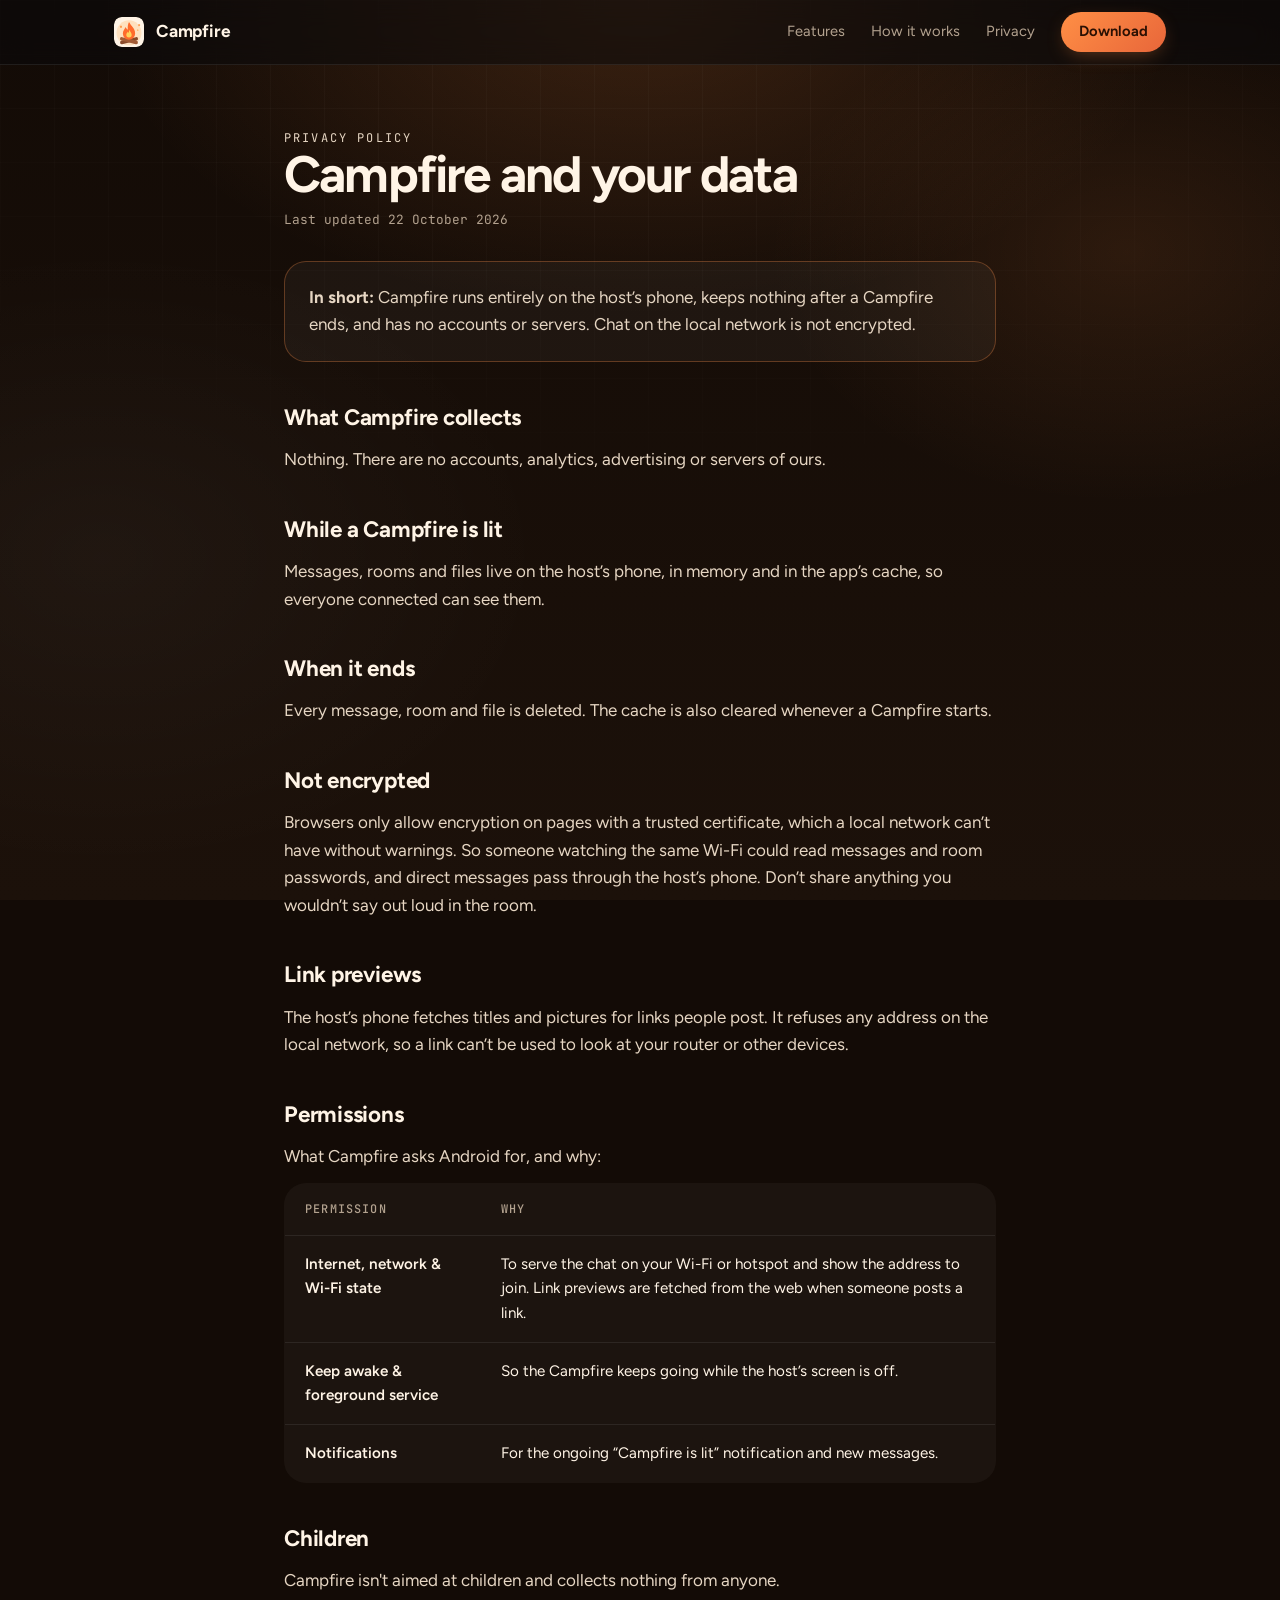
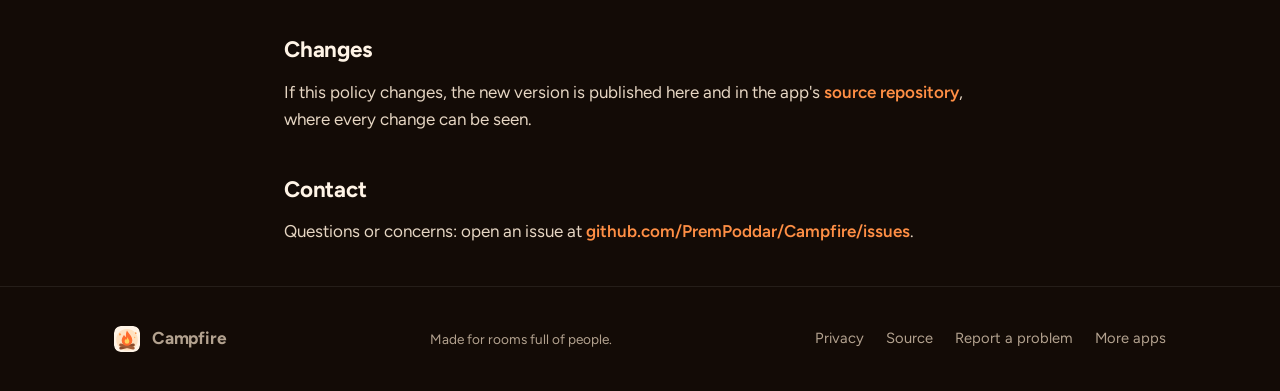
==== docs/privacy/index.html @ 5c759896 "Website for GitHub Pages: landing page with a playable demo, and a privacy policy" ====
<!doctype html>
<html lang="en">
<head>
<meta charset="utf-8" />
<meta name="viewport" content="width=device-width, initial-scale=1" />
<title>Campfire — Privacy policy</title>
<meta name="description" content="How Campfire handles your data." />
<meta property="og:title" content="Campfire — Privacy policy" />
<meta property="og:description" content="How Campfire handles your data." />
<meta property="og:type" content="website" />
<meta name="theme-color" content="#130B06" />
<link rel="icon" href="../icon.svg" type="image/svg+xml" />
<link rel="preconnect" href="https://fonts.googleapis.com" />
<link rel="preconnect" href="https://fonts.gstatic.com" crossorigin />
<link href="https://fonts.googleapis.com/css2?family=Figtree:wght@400;500;600;700;800&family=JetBrains+Mono:wght@400;500&display=swap" rel="stylesheet" />
<link rel="stylesheet" href="../site.css" />
<style>:root{--bg:#130B06;--bg-2:#1C110A;--text:#FFF4E6;--muted:#B3A28F;--soft:#E6D6C3;--accent:#FF8F45;--accent-2:#E8663A;--accent-3:#FFD25A;--on-accent:#2A1003;--accent-glow:rgba(255,143,69,.38);--accent-soft:rgba(255,143,69,.14);--accent-line:rgba(255,143,69,.30);--glow-1:rgba(255,143,69,.17);--glow-2:rgba(255,143,69,.10);--glow-3:rgba(255,255,255,.035);--gridline:rgba(255,255,255,.025);--nav:rgba(10,10,12,.55);--line:rgba(255,255,255,.08);--line-strong:rgba(255,255,255,.22);--card:rgba(255,255,255,.04);--card-hover:rgba(255,255,255,.065);--ico-bg:rgba(255,143,69,.16);--display:"Figtree",system-ui,sans-serif;--body:"Figtree",system-ui,sans-serif;--mono:"JetBrains Mono",ui-monospace,monospace;}</style>
</head>
<body>
<div class="bg-glow"></div>
<div class="bg-grid"></div>
<nav>
  <div class="wrap">
    <a class="brand" href="../"><img src="../icon.svg" alt="" />Campfire</a>
    <div class="nav-links">
      <a href="../#features">Features</a>
      <a href="../#how">How it works</a>
      <a href="../privacy/">Privacy</a>
      <a href="../#download" class="nav-cta">Download</a>
    </div>
  </div>
</nav>
<main class="prose">
  <p class="eyebrow">Privacy policy</p>
  <h1>Campfire and your data</h1>
  <p class="updated">Last updated 22 October 2026</p>
  <div class="summary"><p><b>In short:</b> Campfire runs entirely on the host’s phone, keeps nothing after a Campfire ends, and has no accounts or servers. Chat on the local network is not encrypted.</p></div>
  <h2>What Campfire collects</h2><p>Nothing. There are no accounts, analytics, advertising or servers of ours.</p><h2>While a Campfire is lit</h2><p>Messages, rooms and files live on the host’s phone, in memory and in the app’s cache, so everyone connected can see them.</p><h2>When it ends</h2><p>Every message, room and file is deleted. The cache is also cleared whenever a Campfire starts.</p><h2>Not encrypted</h2><p>Browsers only allow encryption on pages with a trusted certificate, which a local network can’t have without warnings. So someone watching the same Wi-Fi could read messages and room passwords, and direct messages pass through the host’s phone. Don’t share anything you wouldn’t say out loud in the room.</p><h2>Link previews</h2><p>The host’s phone fetches titles and pictures for links people post. It refuses any address on the local network, so a link can’t be used to look at your router or other devices.</p>
  <h2>Permissions</h2>
  <p>What Campfire asks Android for, and why:</p>
  <table><thead><tr><th>Permission</th><th>Why</th></tr></thead><tbody><tr><td>Internet, network &amp; Wi-Fi state</td><td>To serve the chat on your Wi-Fi or hotspot and show the address to join. Link previews are fetched from the web when someone posts a link.</td></tr><tr><td>Keep awake &amp; foreground service</td><td>So the Campfire keeps going while the host’s screen is off.</td></tr><tr><td>Notifications</td><td>For the ongoing “Campfire is lit” notification and new messages.</td></tr></tbody></table>
  <h2>Children</h2><p>Campfire isn't aimed at children and collects nothing from anyone.</p>
  <h2>Changes</h2><p>If this policy changes, the new version is published here and in the app's
  <a class="text-link" href="https://github.com/PremPoddar/Campfire">source repository</a>, where every change can be seen.</p>
  <h2>Contact</h2><p>Questions or concerns: open an issue at
  <a class="text-link" href="https://github.com/PremPoddar/Campfire/issues">github.com/PremPoddar/Campfire/issues</a>.</p>
</main>
<footer>
  <div class="wrap">
    <a class="brand" href="../"><img src="../icon.svg" alt="" style="width:26px;height:26px;border-radius:7px" />Campfire</a>
    <div class="foot-note">Made for rooms full of people.</div>
    <div class="links">
      <a href="../privacy/">Privacy</a>
      <a href="https://github.com/PremPoddar/Campfire">Source</a>
      <a href="https://github.com/PremPoddar/Campfire/issues">Report a problem</a>
      <a href="https://github.com/PremPoddar">More apps</a>
    </div>
  </div>
</footer>
</body>
</html>
---- docs/site.css ----
:root{--wrap:1100px;--radius:22px}
*{margin:0;padding:0;box-sizing:border-box}
html{scroll-behavior:smooth;-webkit-text-size-adjust:100%}
body{font-family:var(--body);background:var(--bg);color:var(--text);line-height:1.62;font-size:17px;overflow-x:hidden;-webkit-font-smoothing:antialiased}
a{color:inherit}
.wrap{max-width:var(--wrap);margin:0 auto;padding:0 24px}
.bg-glow{position:fixed;inset:0;z-index:-2;background:
  radial-gradient(60% 50% at 50% 0%,var(--glow-1),transparent 70%),
  radial-gradient(40% 40% at 88% 28%,var(--glow-2),transparent 70%),
  radial-gradient(50% 50% at 8% 62%,var(--glow-3),transparent 70%),
  linear-gradient(180deg,var(--bg),var(--bg-2))}
.bg-grid{position:fixed;inset:0;z-index:-1;background-image:linear-gradient(var(--gridline) 1px,transparent 1px),linear-gradient(90deg,var(--gridline) 1px,transparent 1px);
  background-size:54px 54px;mask-image:radial-gradient(ellipse 80% 60% at 50% 0%,#000 40%,transparent 100%);-webkit-mask-image:radial-gradient(ellipse 80% 60% at 50% 0%,#000 40%,transparent 100%)}

nav{position:sticky;top:0;z-index:50;backdrop-filter:blur(14px);-webkit-backdrop-filter:blur(14px);background:var(--nav);border-bottom:1px solid var(--line)}
nav .wrap{display:flex;align-items:center;justify-content:space-between;height:64px;gap:16px}
.brand{display:flex;align-items:center;gap:12px;font-family:var(--display);font-weight:700;font-size:1.08rem;letter-spacing:-.01em;text-decoration:none}
.brand img{width:30px;height:30px;border-radius:8px}
.nav-links{display:flex;align-items:center;gap:26px}
.nav-links a{color:var(--muted);text-decoration:none;font-size:.92rem;transition:color .2s}
.nav-links a:hover{color:var(--text)}
.nav-cta{background:linear-gradient(135deg,var(--accent),var(--accent-2));color:var(--on-accent)!important;font-weight:650;padding:8px 18px;border-radius:999px;box-shadow:0 6px 20px -6px var(--accent-glow)}
@media(max-width:680px){.nav-links a:not(.nav-cta){display:none}}

header{padding:88px 0 56px;text-align:center}
.hero-icon-wrap{position:relative;display:inline-block;margin-bottom:34px}
.hero-icon{width:144px;height:144px;border-radius:34px;position:relative;z-index:2;animation:float 6s ease-in-out infinite;filter:drop-shadow(0 24px 50px var(--accent-glow))}
.hero-icon-wrap::after{content:"";position:absolute;inset:-30% -30% -10%;z-index:1;background:radial-gradient(circle,var(--accent-glow),transparent 65%);filter:blur(20px);animation:pulse 4s ease-in-out infinite}
@keyframes float{0%,100%{transform:translateY(0)}50%{transform:translateY(-14px)}}
@keyframes pulse{0%,100%{opacity:.6;transform:scale(1)}50%{opacity:1;transform:scale(1.08)}}
.eyebrow{font-family:var(--mono);font-size:12px;letter-spacing:.18em;text-transform:uppercase;color:var(--accent)}
header .eyebrow{margin-bottom:18px}
h1{font-family:var(--display);font-size:clamp(2.5rem,6vw,4.3rem);font-weight:700;letter-spacing:-.035em;line-height:1.05}
h1 .hl{background:linear-gradient(120deg,var(--accent),var(--accent-3));-webkit-background-clip:text;background-clip:text;-webkit-text-fill-color:transparent}
.tagline{font-size:clamp(1.05rem,2.3vw,1.32rem);color:var(--muted);max-width:640px;margin:22px auto 0}
.tagline b{color:var(--text);font-weight:600}
.cta-row{display:flex;gap:14px;justify-content:center;align-items:center;flex-wrap:wrap;margin-top:38px}
.btn-primary,.btn-ghost{display:inline-flex;align-items:center;gap:10px;text-decoration:none;border-radius:999px;font-size:1.02rem;transition:transform .22s,box-shadow .22s,border-color .2s,background .2s}
.btn-primary{background:linear-gradient(135deg,var(--accent),var(--accent-2));color:var(--on-accent);font-weight:680;padding:15px 30px;box-shadow:0 12px 34px -8px var(--accent-glow)}
.btn-primary:hover{transform:translateY(-3px);box-shadow:0 20px 44px -8px var(--accent-glow)}
.btn-ghost{color:var(--text);font-weight:550;padding:15px 26px;border:1px solid var(--line);background:var(--card)}
.btn-ghost:hover{border-color:var(--line-strong);background:var(--card-hover)}
.btn-primary svg,.btn-ghost svg{width:18px;height:18px}
.micro{margin-top:18px;font-family:var(--mono);font-size:.78rem;letter-spacing:.02em;color:var(--muted)}

section{padding:76px 0}
.section-title{font-family:var(--display);font-size:clamp(1.8rem,4vw,2.6rem);font-weight:700;letter-spacing:-.03em;text-align:center;margin-top:12px;line-height:1.15}
.section-sub{color:var(--muted);text-align:center;max-width:580px;margin:14px auto 0}
.center{text-align:center}

.grid{display:grid;grid-template-columns:repeat(auto-fit,minmax(255px,1fr));gap:18px;margin-top:50px}
.card{background:var(--card);border:1px solid var(--line);border-radius:var(--radius);padding:28px;transition:transform .3s,border-color .3s,background .3s}
.card:hover{transform:translateY(-6px);border-color:var(--accent-line);background:var(--card-hover)}
.card .ico{width:50px;height:50px;border-radius:14px;display:grid;place-items:center;font-size:24px;margin-bottom:16px;background:var(--ico-bg);border:1px solid var(--accent-line)}
.card h3{font-family:var(--display);font-size:1.15rem;font-weight:700;letter-spacing:-.01em}
.card p{color:var(--muted);margin-top:8px;font-size:.95rem}

.demo{display:grid;grid-template-columns:1fr 1.05fr;gap:52px;align-items:center;margin-top:50px}
@media(max-width:860px){.demo{grid-template-columns:1fr}}
.demo h3{font-family:var(--display);font-size:1.75rem;font-weight:700;letter-spacing:-.02em;line-height:1.2}
.demo p{color:var(--muted);margin-top:14px}
.demo ul{list-style:none;margin-top:22px;display:grid;gap:11px}
.demo li{display:flex;gap:12px;align-items:flex-start;font-size:.97rem}
.demo li::before{content:"";flex:0 0 8px;height:8px;border-radius:50%;margin-top:9px;background:var(--accent);box-shadow:0 0 12px var(--accent)}
.stage{position:relative;border-radius:28px;border:1px solid var(--line);background:radial-gradient(circle at 50% 30%,var(--glow-1),transparent 60%),linear-gradient(160deg,var(--bg-2),var(--bg));
  box-shadow:0 30px 60px -24px rgba(0,0,0,.6);overflow:hidden;min-height:420px;padding:22px}
.stage-tag{font-family:var(--mono);font-size:11px;letter-spacing:.2em;text-transform:uppercase;color:var(--muted)}
.hint{font-family:var(--mono);font-size:11.5px;color:var(--muted);margin-top:14px;text-align:center;letter-spacing:.04em}

.table-wrap{margin-top:46px;overflow-x:auto}
table{width:100%;border-collapse:collapse;min-width:560px;background:var(--card);border:1px solid var(--line);border-radius:var(--radius);overflow:hidden}
th,td{padding:16px 20px;text-align:left;border-bottom:1px solid var(--line);font-size:.95rem;vertical-align:top}
thead th{font-family:var(--mono);font-size:.74rem;letter-spacing:.1em;text-transform:uppercase;color:var(--muted);font-weight:500}
tbody tr:last-child td{border-bottom:none}
td:first-child{font-weight:600;white-space:nowrap}
td .dim{color:var(--muted)}
.yes{color:var(--accent);font-weight:600}

.steps{display:grid;grid-template-columns:repeat(auto-fit,minmax(230px,1fr));gap:18px;margin-top:50px}
.step{background:var(--card);border:1px solid var(--line);border-radius:var(--radius);padding:26px}
.step .n{font-family:var(--mono);font-size:.82rem;font-weight:500;color:var(--accent);letter-spacing:.08em}
.step h3{font-family:var(--display);margin-top:10px;font-size:1.12rem;font-weight:700}
.step p{color:var(--muted);margin-top:8px;font-size:.94rem}
.step code,.prose code{font-family:var(--mono);background:var(--card-hover);padding:2px 7px;border-radius:6px;font-size:.82em;color:var(--accent)}

.privacy-band{display:grid;grid-template-columns:1.1fr .9fr;gap:40px;align-items:center;background:var(--card);border:1px solid var(--line);border-radius:28px;padding:40px;margin-top:10px}
@media(max-width:820px){.privacy-band{grid-template-columns:1fr}}
.privacy-band h2{font-family:var(--display);font-size:clamp(1.6rem,3.4vw,2.2rem);letter-spacing:-.02em;line-height:1.2;margin-top:10px}
.privacy-band p{color:var(--muted);margin-top:12px}
.checks{list-style:none;display:grid;gap:12px}
.checks li{display:flex;gap:12px;align-items:flex-start;font-size:.97rem}
.checks li::before{content:"✓";flex:0 0 24px;height:24px;border-radius:50%;display:grid;place-items:center;font-size:13px;font-weight:700;color:var(--on-accent);background:linear-gradient(135deg,var(--accent),var(--accent-2))}
.text-link{color:var(--accent);text-decoration:none;font-weight:600}
.text-link:hover{text-decoration:underline}

.download-band{text-align:center;padding:90px 0}
.download-card{background:linear-gradient(135deg,var(--accent-soft),transparent 80%),var(--card);border:1px solid var(--accent-line);border-radius:30px;padding:56px 32px}
.download-card img{width:92px;height:92px;border-radius:22px;margin-bottom:22px;filter:drop-shadow(0 14px 30px var(--accent-glow))}
.download-card h2{font-family:var(--display);font-size:clamp(1.8rem,4vw,2.5rem);font-weight:700;letter-spacing:-.03em}
.download-card p{color:var(--muted);margin:12px auto 0;max-width:500px}

footer{border-top:1px solid var(--line);padding:38px 0}
footer .wrap{display:flex;align-items:center;justify-content:space-between;flex-wrap:wrap;gap:16px}
footer .links{display:flex;gap:22px;flex-wrap:wrap}
footer a{color:var(--muted);text-decoration:none;font-size:.92rem;transition:color .2s}
footer a:hover{color:var(--text)}
.foot-note{color:var(--muted);font-size:.85rem}

.reveal{opacity:0;transform:translateY(26px);transition:opacity .7s ease,transform .7s ease}
.reveal.in{opacity:1;transform:none}
.fade-up{animation:fadeUp .9s ease both}.d1{animation-delay:.1s}.d2{animation-delay:.2s}.d3{animation-delay:.3s}
@keyframes fadeUp{from{opacity:0;transform:translateY(22px)}to{opacity:1;transform:none}}
@media(prefers-reduced-motion:reduce){*{animation:none!important;transition:none!important}.reveal{opacity:1;transform:none}}

/* privacy page */
.prose{max-width:760px;margin:0 auto;padding:64px 24px 40px}
.prose h1{font-size:clamp(2.2rem,5vw,3.2rem);margin-bottom:8px}
.prose .updated{font-family:var(--mono);font-size:.8rem;color:var(--muted)}
.prose .summary{background:var(--card);border:1px solid var(--accent-line);border-radius:var(--radius);padding:22px 24px;margin:30px 0}
.prose h2{font-family:var(--display);font-size:1.4rem;margin:38px 0 10px;letter-spacing:-.01em}
.prose p,.prose li{color:var(--soft)}
.prose ul{padding-left:22px;display:grid;gap:8px;margin-top:8px}
.prose table{min-width:0;margin-top:12px}
.prose td:first-child{white-space:normal}
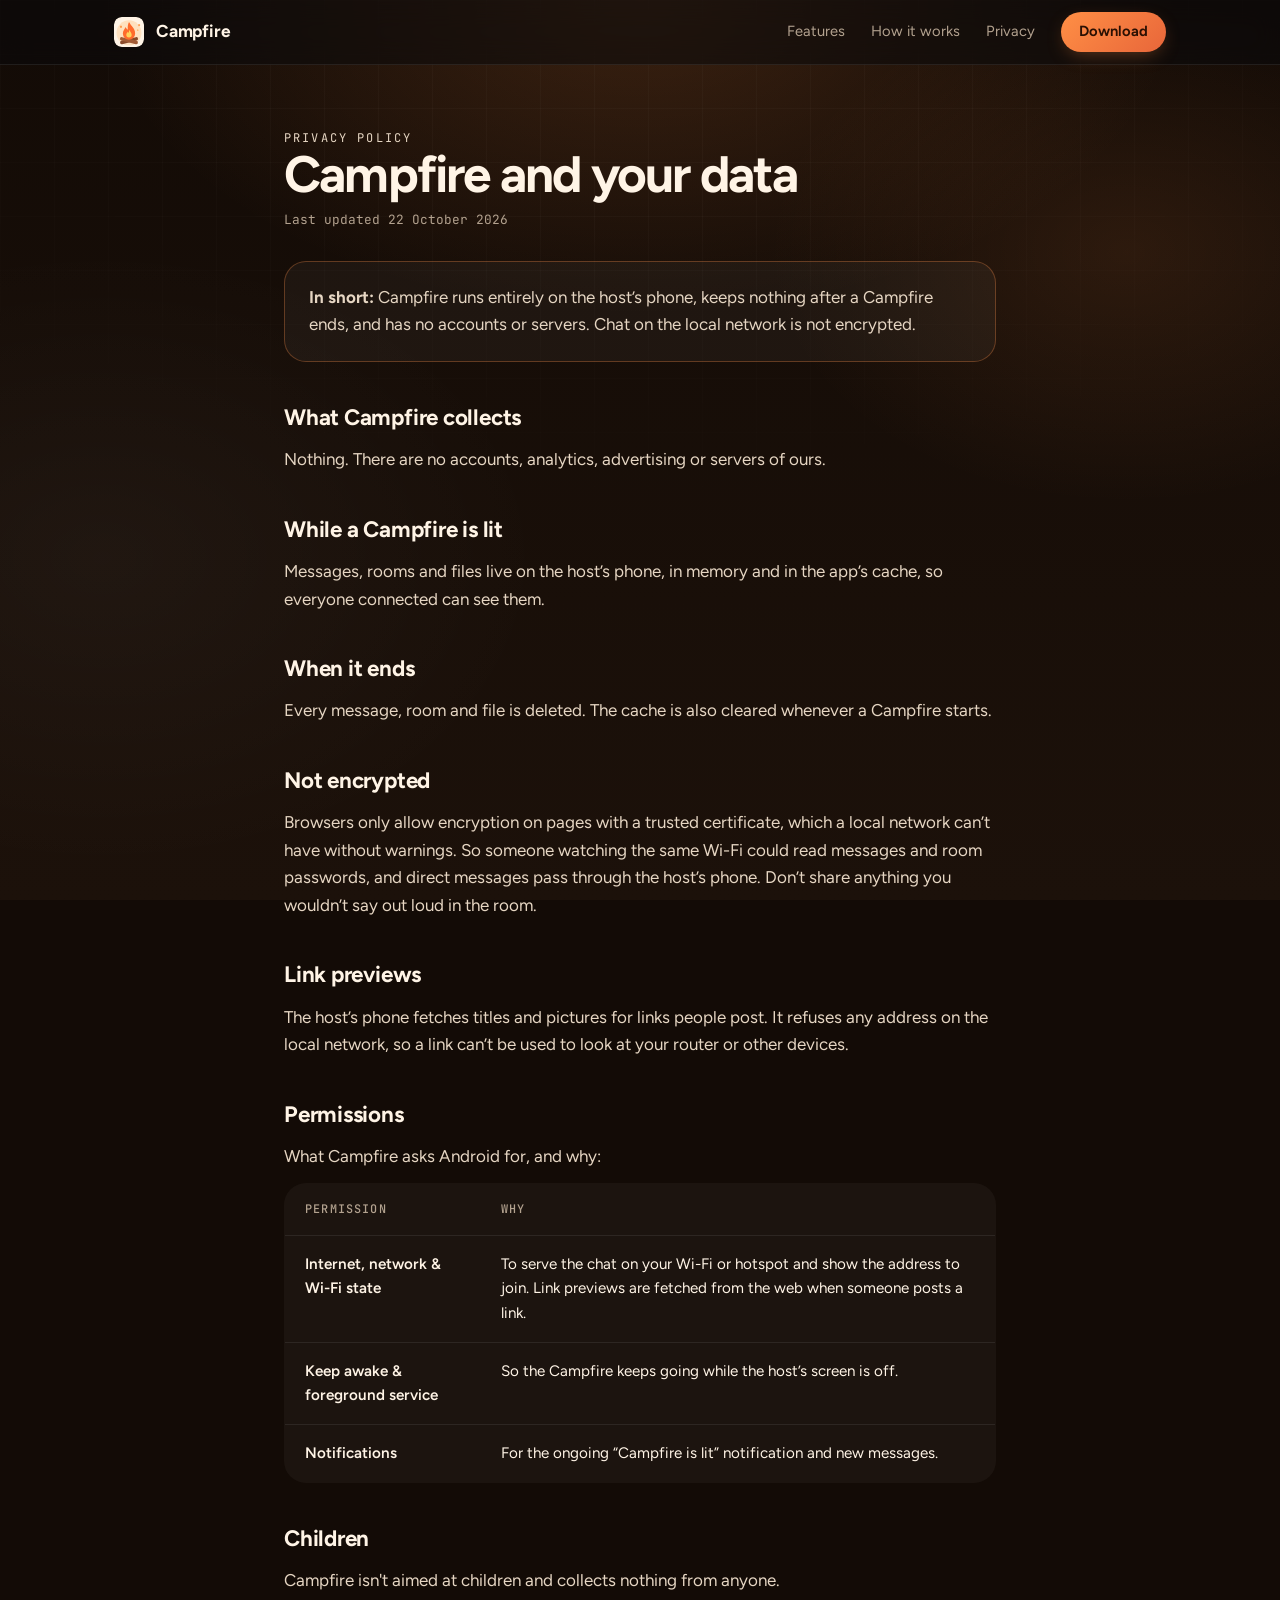
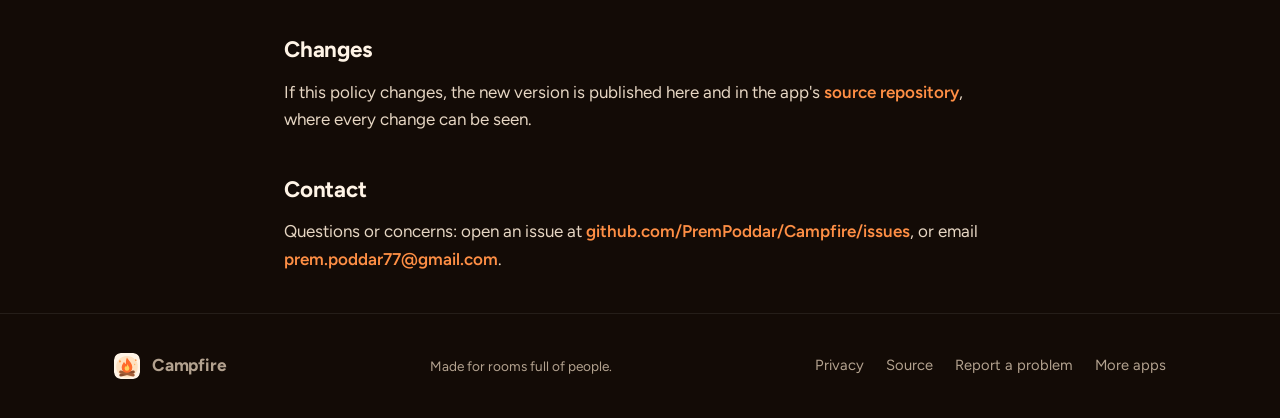
==== commit 9cabcf30: "Privacy policy: an email contact" ====
--- a/docs/privacy/index.html
+++ b/docs/privacy/index.html
@@ -43,7 +43,7 @@
   <h2>Changes</h2><p>If this policy changes, the new version is published here and in the app's
   <a class="text-link" href="https://github.com/PremPoddar/Campfire">source repository</a>, where every change can be seen.</p>
   <h2>Contact</h2><p>Questions or concerns: open an issue at
-  <a class="text-link" href="https://github.com/PremPoddar/Campfire/issues">github.com/PremPoddar/Campfire/issues</a>.</p>
+  <a class="text-link" href="https://github.com/PremPoddar/Campfire/issues">github.com/PremPoddar/Campfire/issues</a>, or email <a class="text-link" href="mailto:prem.poddar77@gmail.com">prem.poddar77@gmail.com</a>.</p>
 </main>
 <footer>
   <div class="wrap">
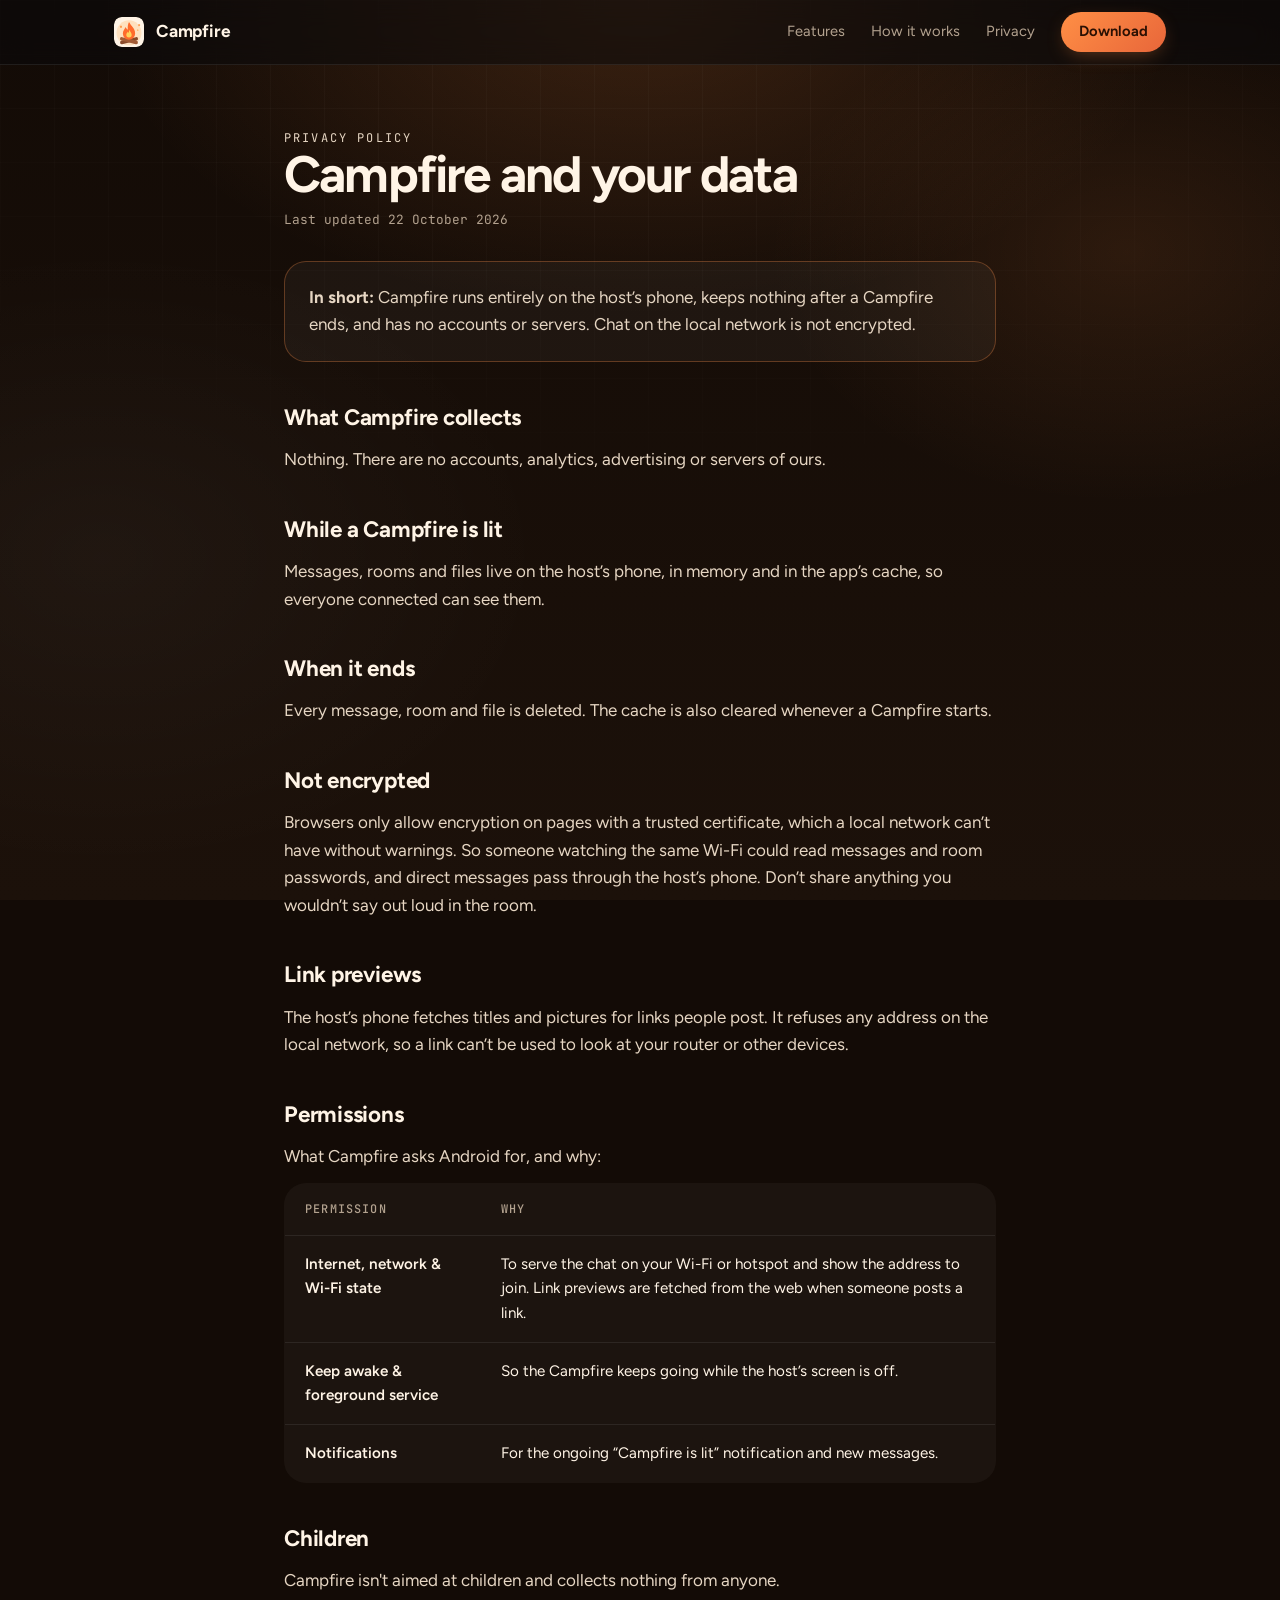
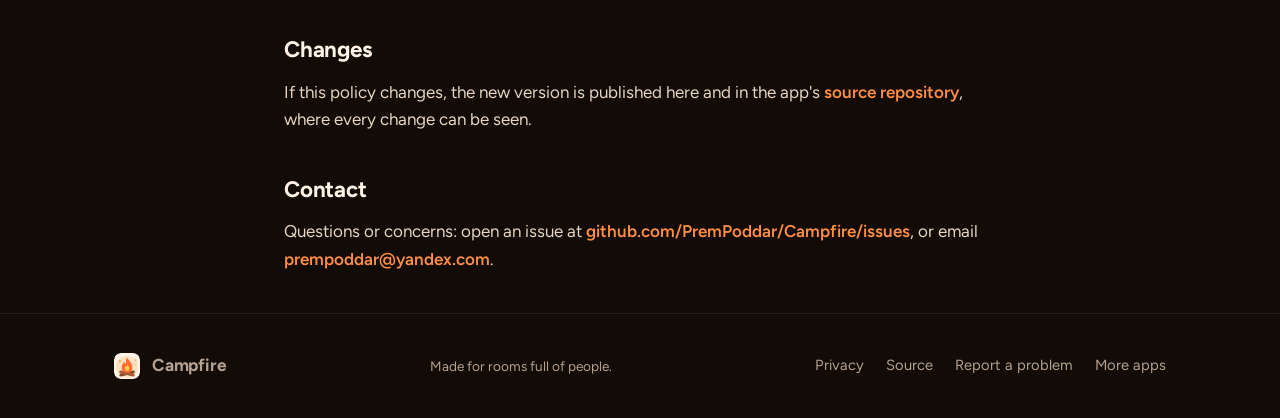
==== commit caf58f25: "Update contact email on privacy page" ====
--- a/docs/privacy/index.html
+++ b/docs/privacy/index.html
@@ -43,7 +43,7 @@
   <h2>Changes</h2><p>If this policy changes, the new version is published here and in the app's
   <a class="text-link" href="https://github.com/PremPoddar/Campfire">source repository</a>, where every change can be seen.</p>
   <h2>Contact</h2><p>Questions or concerns: open an issue at
-  <a class="text-link" href="https://github.com/PremPoddar/Campfire/issues">github.com/PremPoddar/Campfire/issues</a>, or email <a class="text-link" href="mailto:prem.poddar77@gmail.com">prem.poddar77@gmail.com</a>.</p>
+  <a class="text-link" href="https://github.com/PremPoddar/Campfire/issues">github.com/PremPoddar/Campfire/issues</a>, or email <a class="text-link" href="mailto:prempoddar@yandex.com">prempoddar@yandex.com</a>.</p>
 </main>
 <footer>
   <div class="wrap">
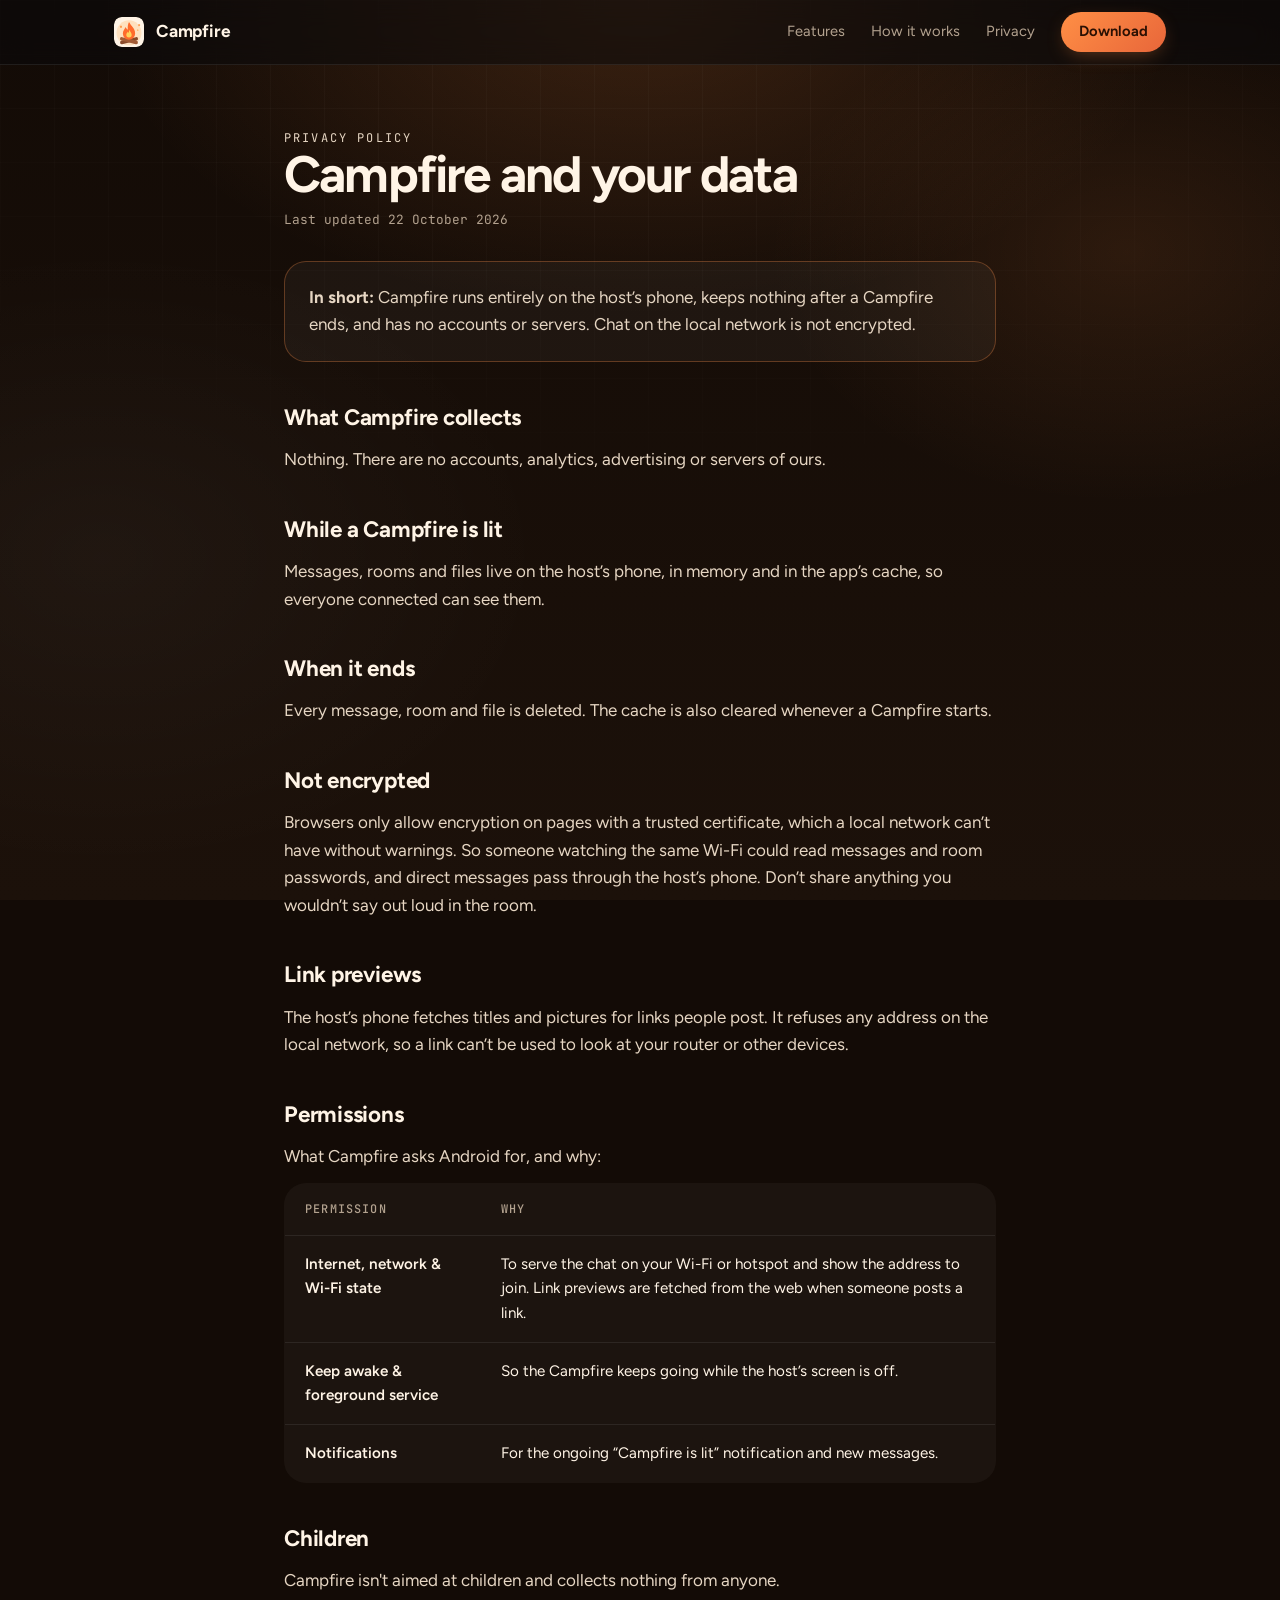
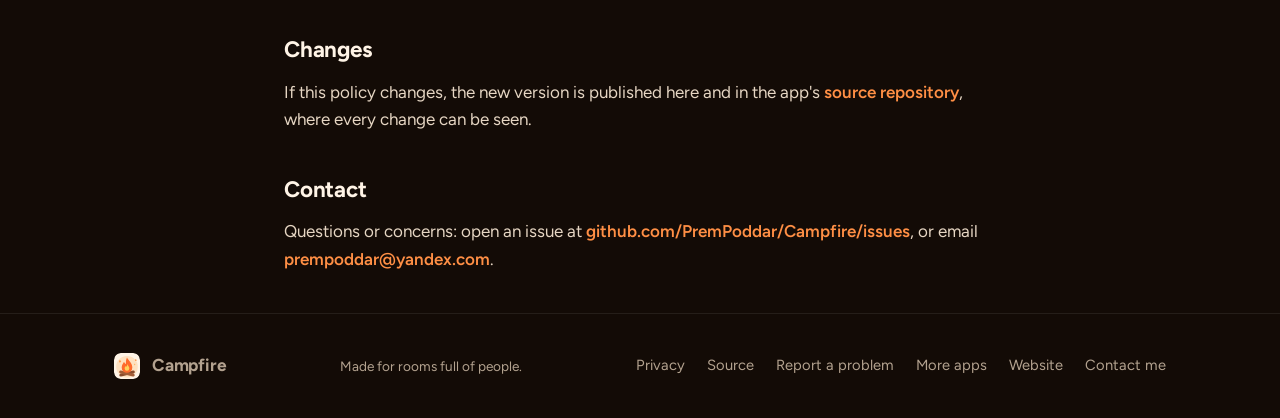
==== commit 2b1ceec1: "Add website and contact links" ====
--- a/docs/privacy/index.html
+++ b/docs/privacy/index.html
@@ -54,6 +54,8 @@
       <a href="https://github.com/PremPoddar/Campfire">Source</a>
       <a href="https://github.com/PremPoddar/Campfire/issues">Report a problem</a>
       <a href="https://github.com/PremPoddar">More apps</a>
+      <a href="https://prempoddar.is-a.dev">Website</a>
+      <a href="mailto:prempoddar@yandex.com">Contact me</a>
     </div>
   </div>
 </footer>
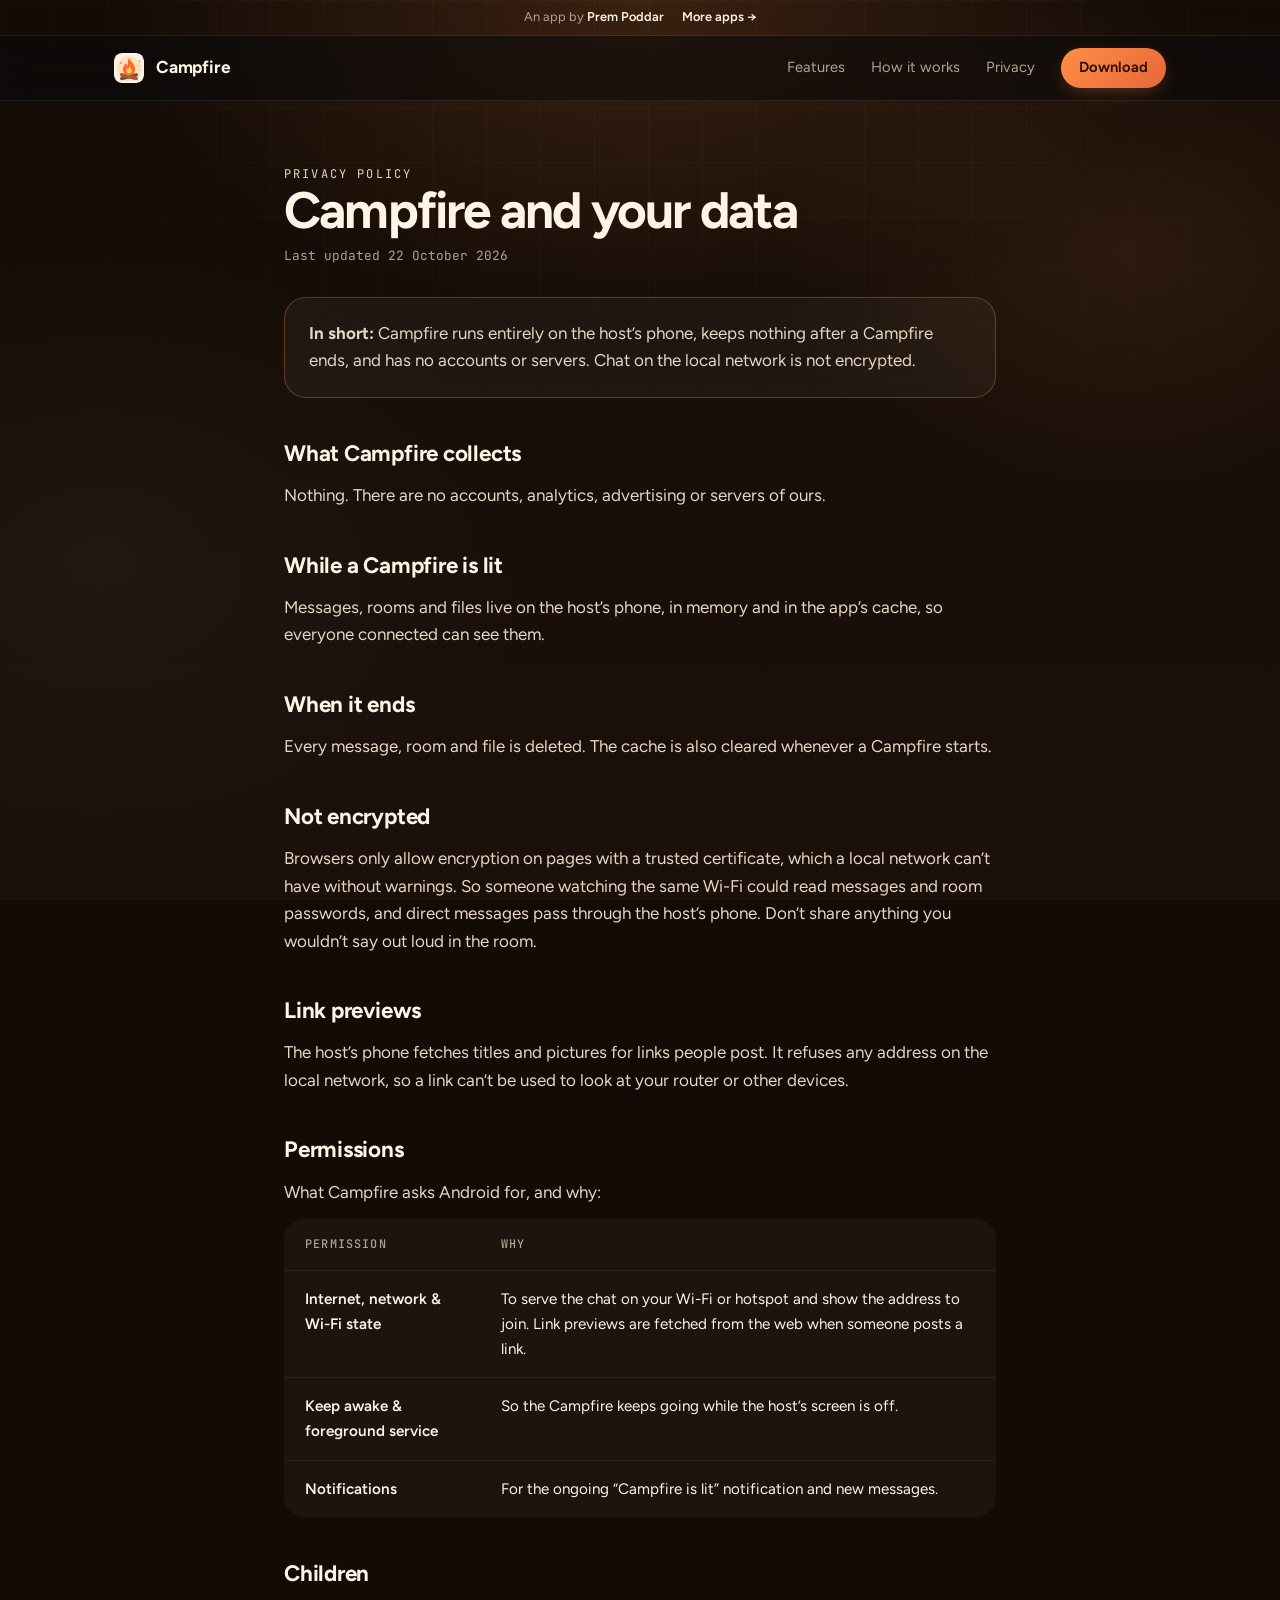
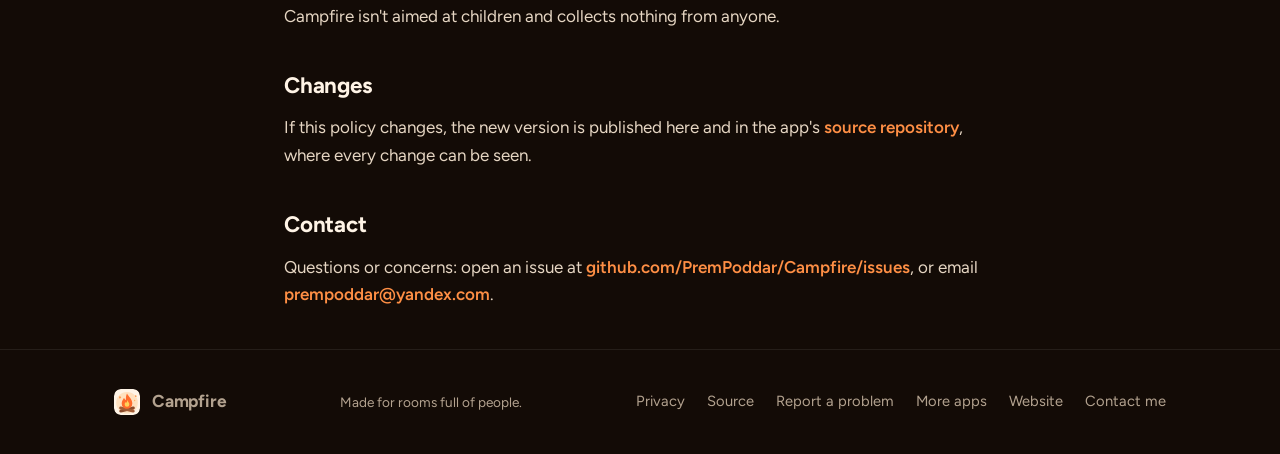
==== commit 7ae1e9cd: "Link to my website and other apps from the top of each page" ====
--- a/docs/privacy/index.html
+++ b/docs/privacy/index.html
@@ -17,6 +17,7 @@
 <style>:root{--bg:#130B06;--bg-2:#1C110A;--text:#FFF4E6;--muted:#B3A28F;--soft:#E6D6C3;--accent:#FF8F45;--accent-2:#E8663A;--accent-3:#FFD25A;--on-accent:#2A1003;--accent-glow:rgba(255,143,69,.38);--accent-soft:rgba(255,143,69,.14);--accent-line:rgba(255,143,69,.30);--glow-1:rgba(255,143,69,.17);--glow-2:rgba(255,143,69,.10);--glow-3:rgba(255,255,255,.035);--gridline:rgba(255,255,255,.025);--nav:rgba(10,10,12,.55);--line:rgba(255,255,255,.08);--line-strong:rgba(255,255,255,.22);--card:rgba(255,255,255,.04);--card-hover:rgba(255,255,255,.065);--ico-bg:rgba(255,143,69,.16);--display:"Figtree",system-ui,sans-serif;--body:"Figtree",system-ui,sans-serif;--mono:"JetBrains Mono",ui-monospace,monospace;}</style>
 </head>
 <body>
+<div class="by-strip"><span>An app by <a href="https://prempoddar.is-a.dev">Prem Poddar</a></span><a href="https://prempoddar.is-a.dev/apps/">More apps →</a></div>
 <div class="bg-glow"></div>
 <div class="bg-grid"></div>
 <nav>
@@ -53,7 +54,7 @@
       <a href="../privacy/">Privacy</a>
       <a href="https://github.com/PremPoddar/Campfire">Source</a>
       <a href="https://github.com/PremPoddar/Campfire/issues">Report a problem</a>
-      <a href="https://github.com/PremPoddar">More apps</a>
+      <a href="https://prempoddar.is-a.dev/apps/">More apps</a>
       <a href="https://prempoddar.is-a.dev">Website</a>
       <a href="mailto:prempoddar@yandex.com">Contact me</a>
     </div>
--- a/docs/site.css
+++ b/docs/site.css
@@ -123,3 +123,4 @@
 .prose ul{padding-left:22px;display:grid;gap:8px;margin-top:8px}
 .prose table{min-width:0;margin-top:12px}
 .prose td:first-child{white-space:normal}
+.by-strip{position:relative;z-index:60;display:flex;justify-content:center;align-items:center;gap:18px;flex-wrap:wrap;padding:7px 16px;font-size:.8rem;color:var(--muted);border-bottom:1px solid var(--line)}.by-strip a{color:var(--text);text-decoration:none;font-weight:600}.by-strip a:hover{text-decoration:underline}
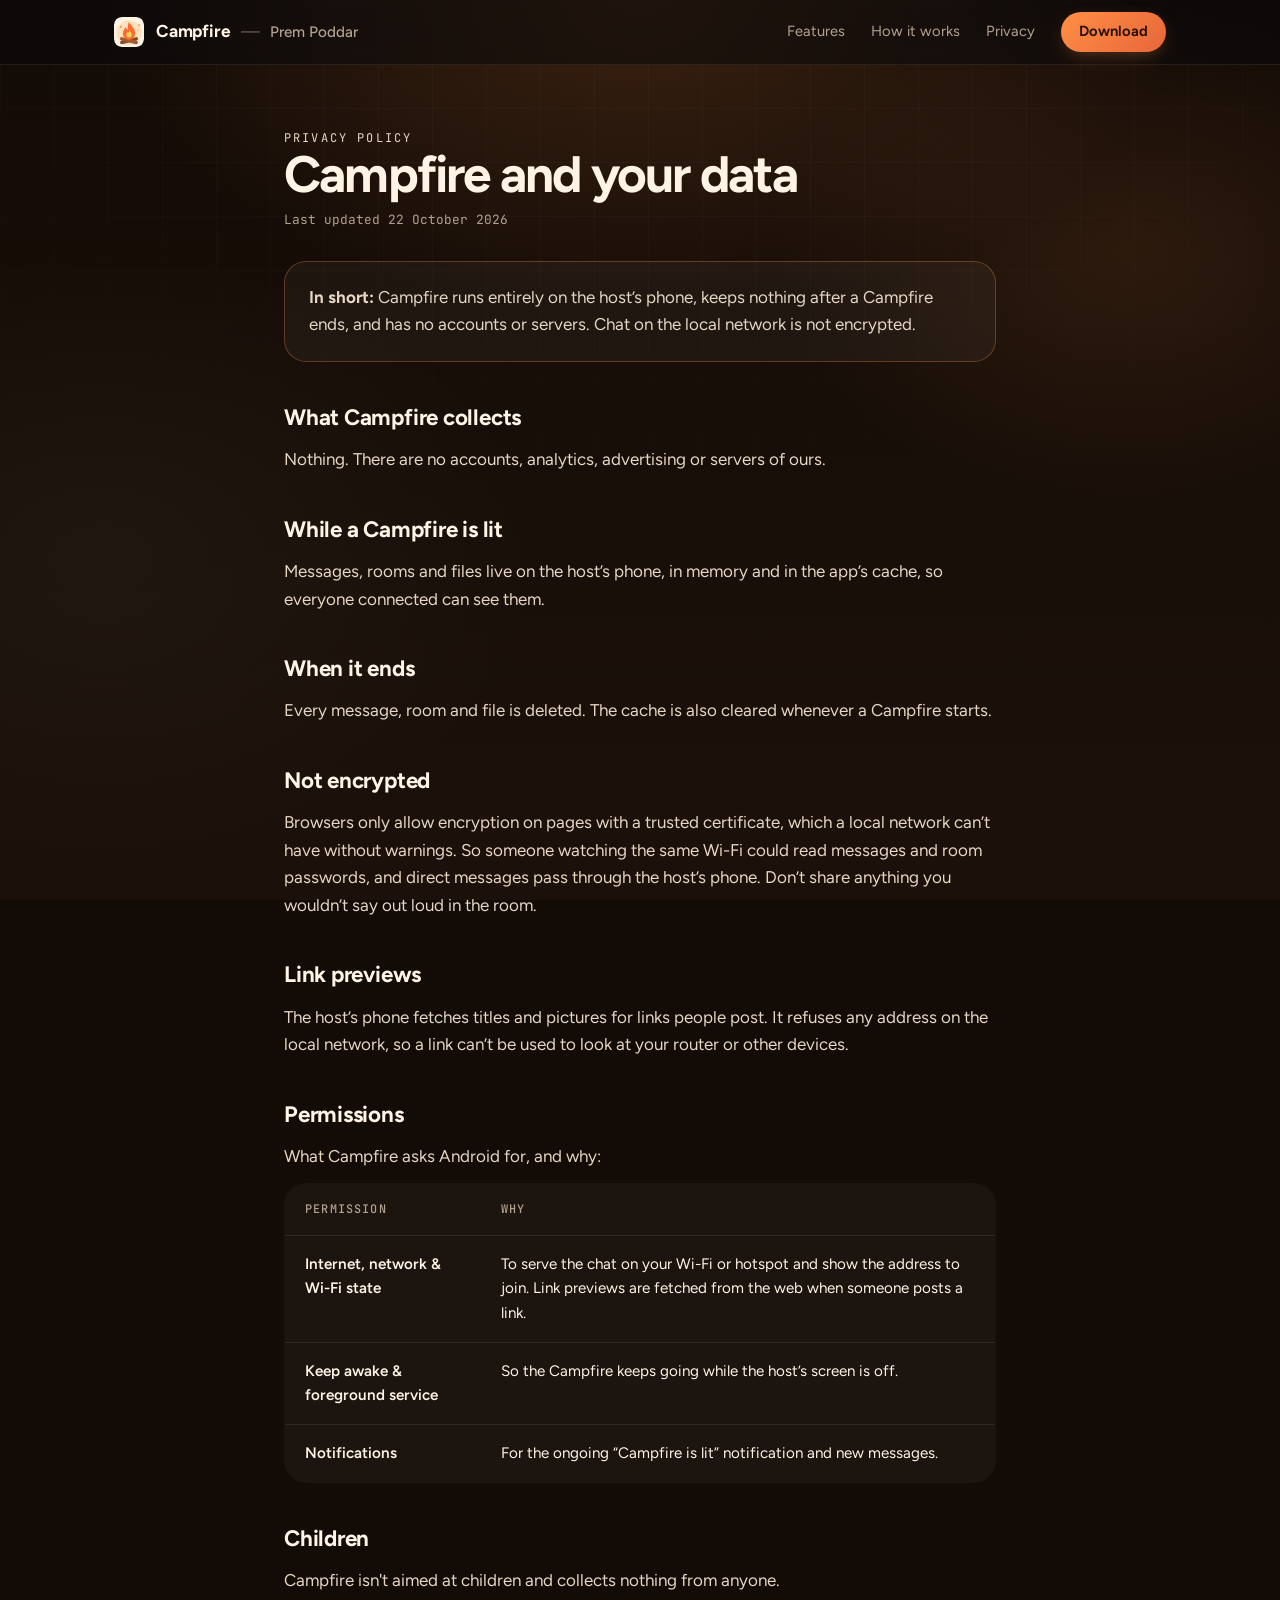
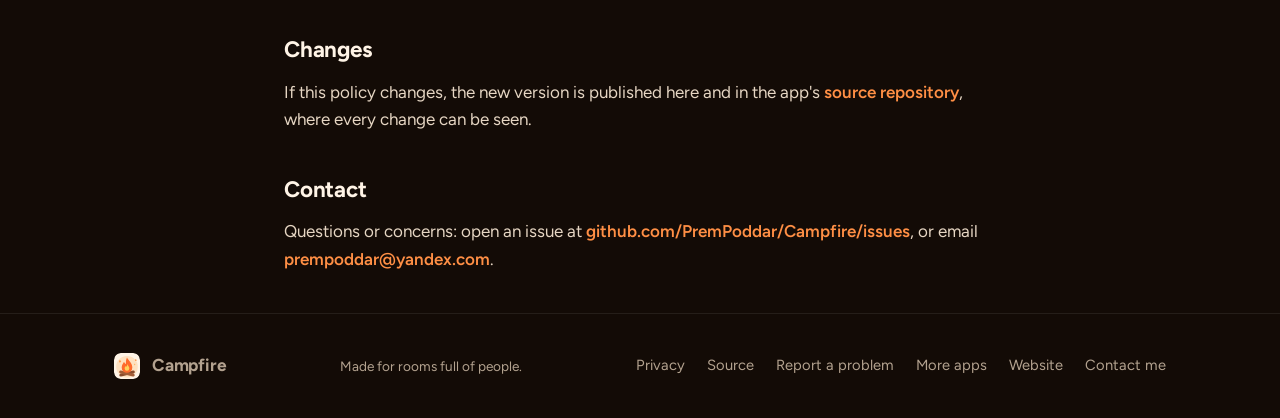
==== commit 5f4cfe8c: "Show my name beside the app name in the header" ====
--- a/docs/privacy/index.html
+++ b/docs/privacy/index.html
@@ -17,12 +17,11 @@
 <style>:root{--bg:#130B06;--bg-2:#1C110A;--text:#FFF4E6;--muted:#B3A28F;--soft:#E6D6C3;--accent:#FF8F45;--accent-2:#E8663A;--accent-3:#FFD25A;--on-accent:#2A1003;--accent-glow:rgba(255,143,69,.38);--accent-soft:rgba(255,143,69,.14);--accent-line:rgba(255,143,69,.30);--glow-1:rgba(255,143,69,.17);--glow-2:rgba(255,143,69,.10);--glow-3:rgba(255,255,255,.035);--gridline:rgba(255,255,255,.025);--nav:rgba(10,10,12,.55);--line:rgba(255,255,255,.08);--line-strong:rgba(255,255,255,.22);--card:rgba(255,255,255,.04);--card-hover:rgba(255,255,255,.065);--ico-bg:rgba(255,143,69,.16);--display:"Figtree",system-ui,sans-serif;--body:"Figtree",system-ui,sans-serif;--mono:"JetBrains Mono",ui-monospace,monospace;}</style>
 </head>
 <body>
-<div class="by-strip"><span>An app by <a href="https://prempoddar.is-a.dev">Prem Poddar</a></span><a href="https://prempoddar.is-a.dev/apps/">More apps →</a></div>
 <div class="bg-glow"></div>
 <div class="bg-grid"></div>
 <nav>
   <div class="wrap">
-    <a class="brand" href="../"><img src="../icon.svg" alt="" />Campfire</a>
+    <div class="brand-line"><a class="brand" href="../"><img src="../icon.svg" alt="" />Campfire</a><span class="by-sep">—</span><a class="by" href="https://prempoddar.is-a.dev">Prem Poddar</a></div>
     <div class="nav-links">
       <a href="../#features">Features</a>
       <a href="../#how">How it works</a>
--- a/docs/site.css
+++ b/docs/site.css
@@ -123,4 +123,4 @@
 .prose ul{padding-left:22px;display:grid;gap:8px;margin-top:8px}
 .prose table{min-width:0;margin-top:12px}
 .prose td:first-child{white-space:normal}
-.by-strip{position:relative;z-index:60;display:flex;justify-content:center;align-items:center;gap:18px;flex-wrap:wrap;padding:7px 16px;font-size:.8rem;color:var(--muted);border-bottom:1px solid var(--line)}.by-strip a{color:var(--text);text-decoration:none;font-weight:600}.by-strip a:hover{text-decoration:underline}
+.brand-line{display:flex;align-items:center;gap:10px;min-width:0}.by-sep{color:var(--muted);opacity:.55}.by{color:var(--muted);text-decoration:none;font-weight:500;font-size:.95rem;white-space:nowrap;transition:color .2s}.by:hover{color:var(--text)}@media(max-width:520px){.brand-line{flex-direction:column;align-items:flex-start;gap:0}.by-sep{display:none}.by{font-size:.74rem;line-height:1.1;margin-left:42px;margin-top:-3px}}
